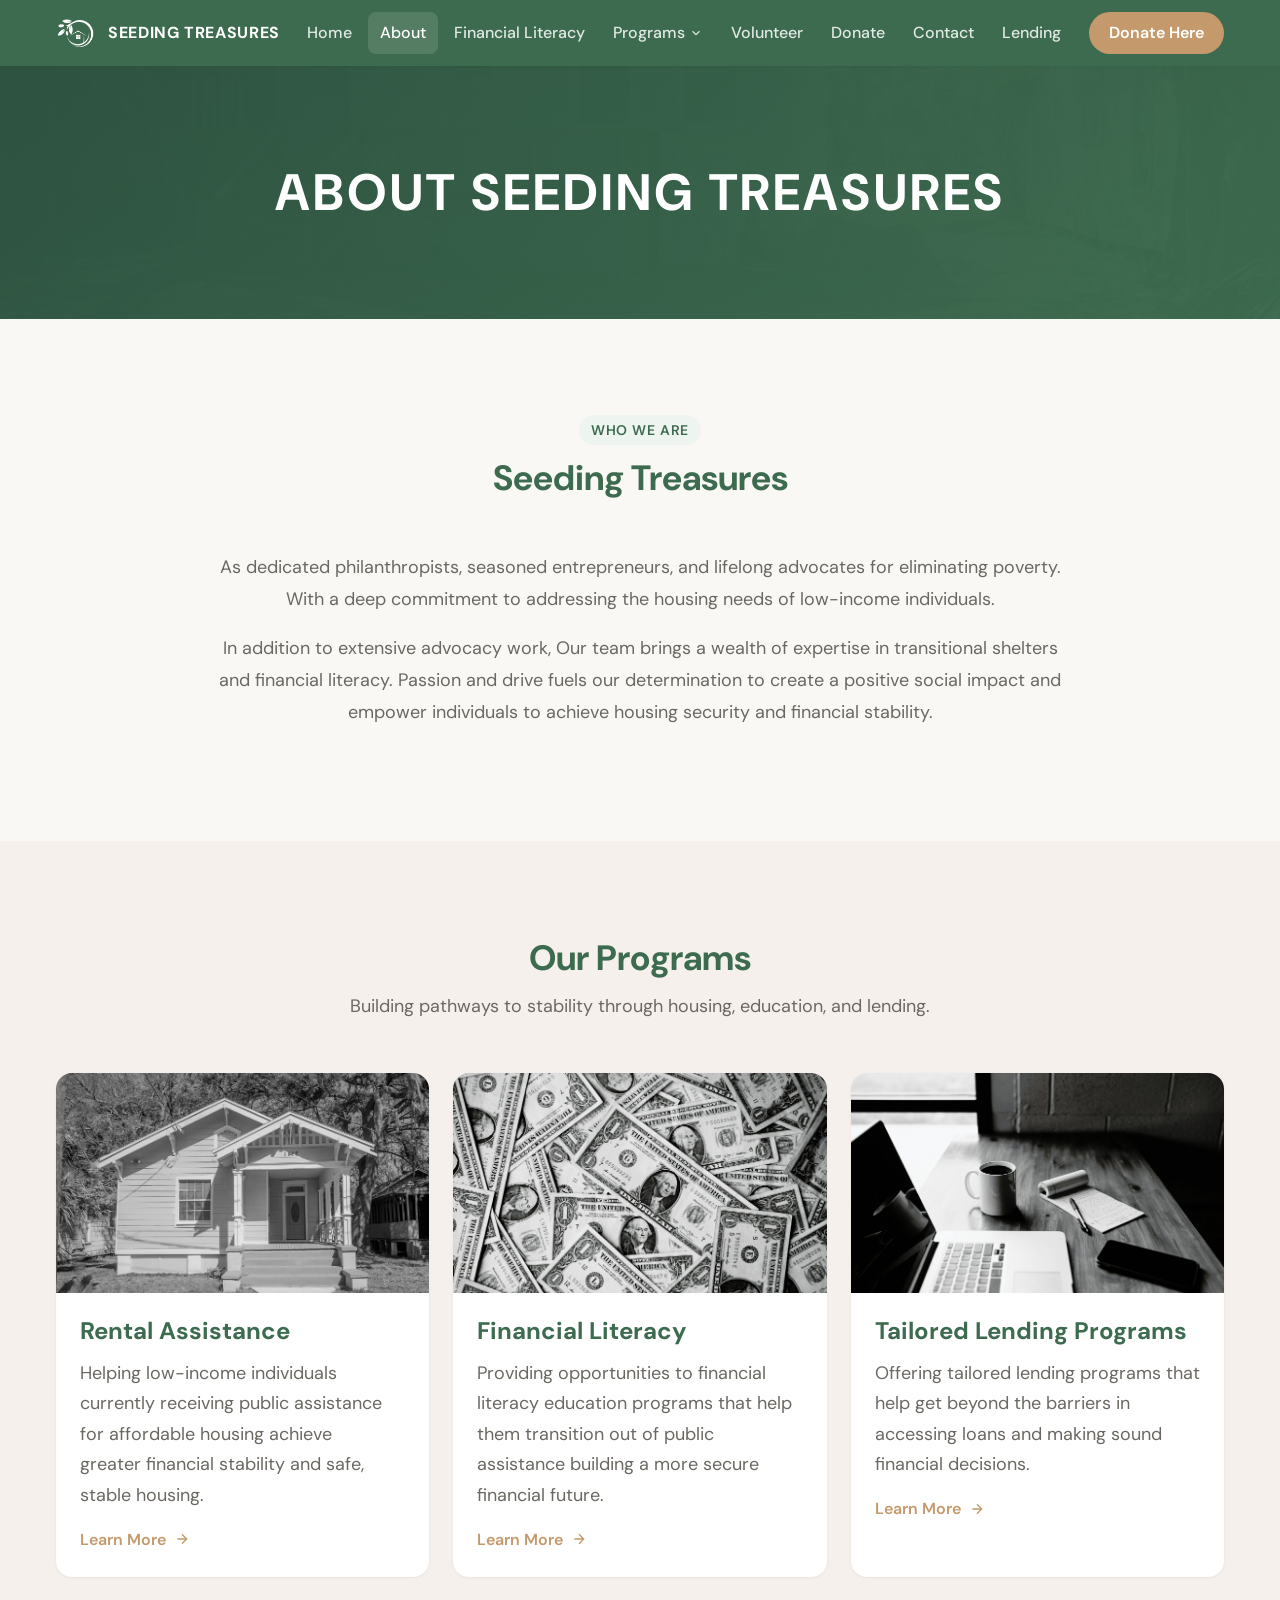
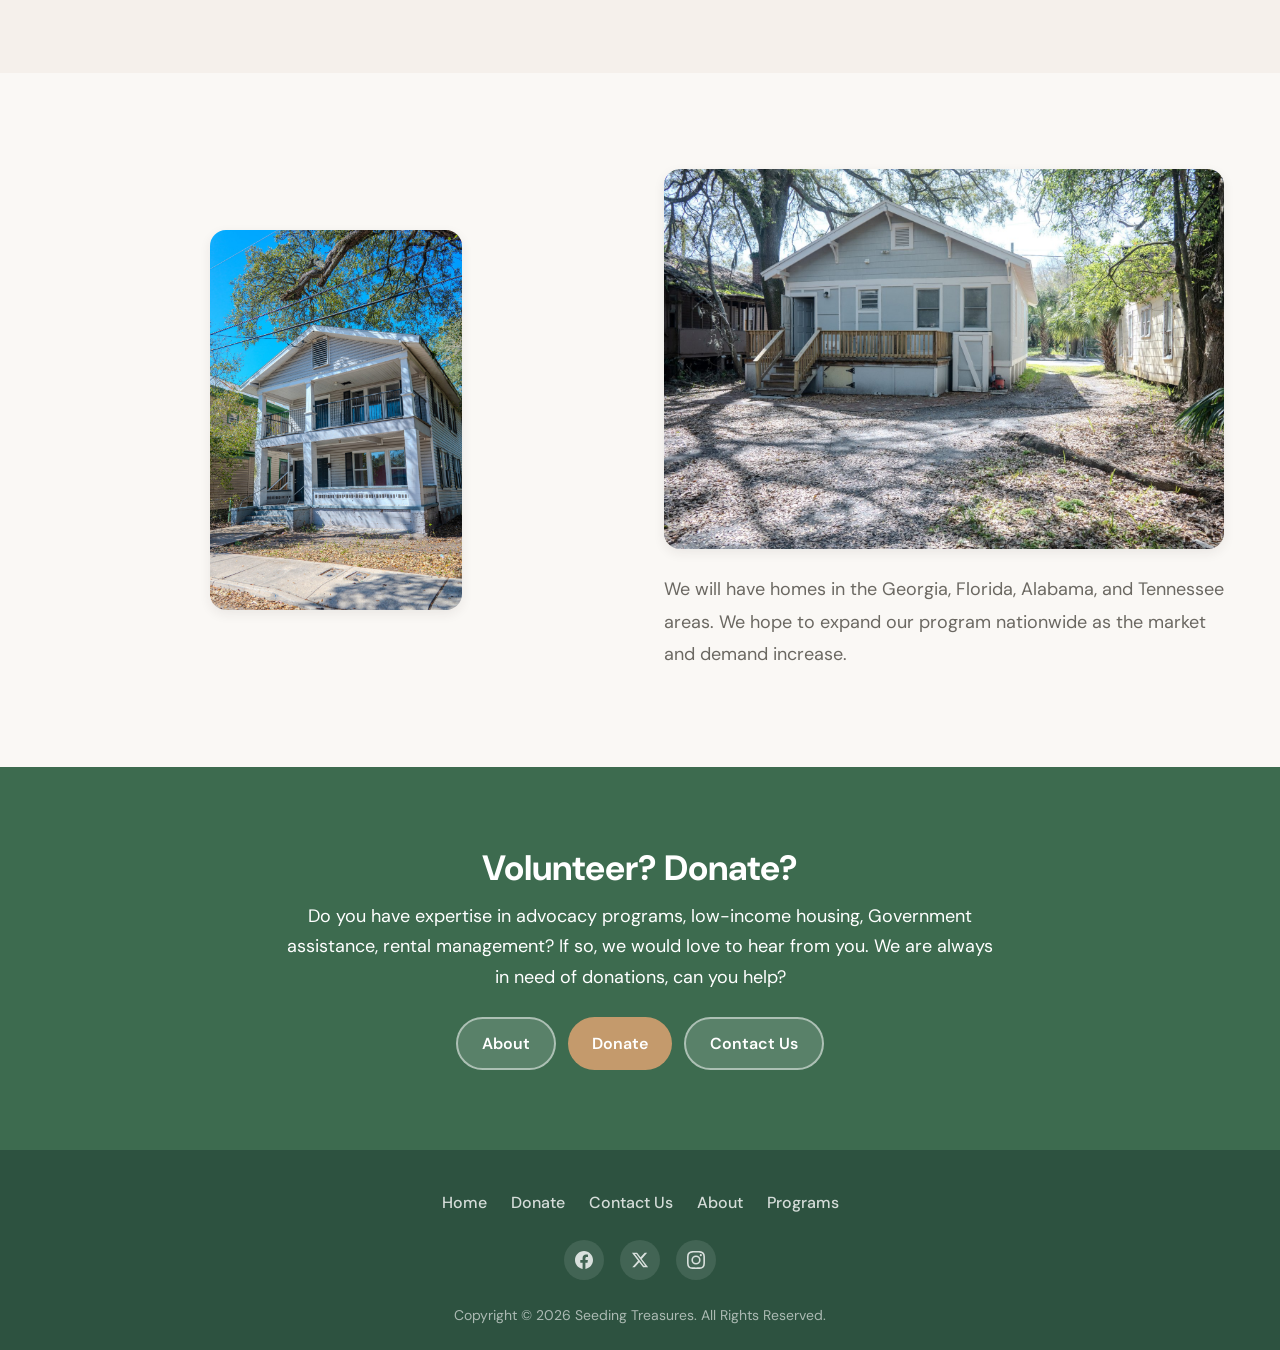
==== about.html @ 3763a940 "Initial commit: Seeding Treasures static site rebuild" ====
<!DOCTYPE html>
<html lang="en">
<head>
  <meta charset="UTF-8">
  <meta name="viewport" content="width=device-width, initial-scale=1.0">
  <title>About | Seeding Treasures</title>
  <meta name="description" content="Learn about Seeding Treasures — dedicated philanthropists, seasoned entrepreneurs, and lifelong advocates for eliminating poverty through affordable housing.">
  <link rel="icon" type="image/png" href="images/logo-icon.png">
  <link rel="preconnect" href="https://fonts.googleapis.com">
  <link rel="preconnect" href="https://fonts.gstatic.com" crossorigin>
  <link href="https://fonts.googleapis.com/css2?family=DM+Sans:ital,opsz,wght@0,9..40,300..700;1,9..40,300..700&display=swap" rel="stylesheet">
  <link rel="stylesheet" href="base.css">
  <link rel="stylesheet" href="style.css">
</head>
<body>

  <!-- HEADER -->
  <header class="header">
    <div class="header__inner">
      <a href="index.html" class="header__logo">
        <img src="images/logo-icon.png" alt="Seeding Treasures logo" width="40" height="40">
        <span class="header__logo-text">Seeding Treasures</span>
      </a>
      <nav class="nav" aria-label="Main navigation">
        <a href="index.html" class="nav__link">Home</a>
        <a href="about.html" class="nav__link nav__link--active">About</a>
        <a href="financial-literacy.html" class="nav__link">Financial Literacy</a>
        <div class="nav__dropdown">
          <button class="nav__dropdown-trigger" aria-expanded="false" aria-haspopup="true">
            Programs
            <svg viewBox="0 0 24 24" fill="none" stroke="currentColor" stroke-width="2"><path d="M6 9l6 6 6-6"/></svg>
          </button>
          <div class="nav__dropdown-menu">
            <a href="programs.html">All Programs</a>
            <a href="rental.html">Rentals</a>
            <a href="ownership.html">Ownership</a>
            <a href="financial-literacy.html">Education</a>
          </div>
        </div>
        <a href="volunteer.html" class="nav__link">Volunteer</a>
        <a href="donate.html" class="nav__link">Donate</a>
        <a href="contact.html" class="nav__link">Contact</a>
        <a href="https://seeding-treasures-lending-stadmin1.replit.app/" class="nav__link" target="_blank" rel="noopener">Lending</a>
      </nav>
      <a href="donate.html" class="btn-donate-header">Donate Here</a>
      <button class="mobile-toggle" aria-label="Open menu">
        <svg viewBox="0 0 24 24" fill="none" stroke="currentColor" stroke-width="2"><path d="M3 12h18M3 6h18M3 18h18"/></svg>
      </button>
    </div>
  </header>

  <!-- MOBILE MENU -->
  <div class="mobile-menu" aria-label="Mobile navigation">
    <div class="mobile-menu__header">
      <a href="index.html" class="header__logo">
        <img src="images/logo-icon.png" alt="Seeding Treasures" width="40" height="40">
        <span class="header__logo-text">Seeding Treasures</span>
      </a>
      <button class="mobile-menu__close" aria-label="Close menu">
        <svg viewBox="0 0 24 24" fill="none" stroke="currentColor" stroke-width="2"><path d="M18 6L6 18M6 6l12 12"/></svg>
      </button>
    </div>
    <nav class="mobile-menu__nav">
      <a href="index.html" class="mobile-menu__link">Home</a>
      <a href="about.html" class="mobile-menu__link">About</a>
      <a href="financial-literacy.html" class="mobile-menu__link">Financial Literacy</a>
      <a href="#" class="mobile-menu__link mobile-menu__sub-trigger">Programs ▾</a>
      <div class="mobile-menu__sub" style="display:none;">
        <a href="programs.html">All Programs</a>
        <a href="rental.html">Rentals</a>
        <a href="ownership.html">Ownership</a>
        <a href="financial-literacy.html">Education</a>
      </div>
      <a href="volunteer.html" class="mobile-menu__link">Volunteer</a>
      <a href="donate.html" class="mobile-menu__link">Donate</a>
      <a href="contact.html" class="mobile-menu__link">Contact</a>
      <a href="https://seeding-treasures-lending-stadmin1.replit.app/" class="mobile-menu__link" target="_blank" rel="noopener">Lending</a>
      <a href="donate.html" class="mobile-menu__donate">Donate Here</a>
    </nav>
  </div>

  <!-- PAGE HERO -->
  <section class="page-hero">
    <img src="images/property-1.jpg" alt="Community property" class="page-hero__bg">
    <h1 class="page-hero__title">About Seeding Treasures</h1>
  </section>

  <!-- ABOUT CONTENT -->
  <section class="section">
    <div class="container container--narrow">
      <div class="section__header fade-up">
        <span class="badge">Who We Are</span>
        <h2 class="section__title" style="margin-top: var(--space-3);">Seeding Treasures</h2>
      </div>
      <div class="intro-text fade-up">
        <p>As dedicated philanthropists, seasoned entrepreneurs, and lifelong advocates for eliminating poverty. With a deep commitment to addressing the housing needs of low-income individuals.</p>
        <p>In addition to extensive advocacy work, Our team brings a wealth of expertise in transitional shelters and financial literacy. Passion and drive fuels our determination to create a positive social impact and empower individuals to achieve housing security and financial stability.</p>
      </div>
    </div>
  </section>

  <!-- THREE PROGRAM CARDS -->
  <section class="section section--warm">
    <div class="container">
      <div class="section__header fade-up">
        <h2 class="section__title">Our Programs</h2>
        <p class="section__subtitle">Building pathways to stability through housing, education, and lending.</p>
      </div>
      <div class="cards-grid fade-up">
        <article class="card">
          <img src="images/house-icon.png" alt="Affordable housing illustration" class="card__image">
          <div class="card__body">
            <h3 class="card__title">Rental Assistance</h3>
            <p class="card__text">Helping low-income individuals currently receiving public assistance for affordable housing achieve greater financial stability and safe, stable housing.</p>
            <a href="rental.html" class="card__link">
              Learn More
              <svg viewBox="0 0 24 24" fill="none" stroke="currentColor" stroke-width="2"><path d="M5 12h14M12 5l7 7-7 7"/></svg>
            </a>
          </div>
        </article>
        <article class="card">
          <img src="images/alexander-grey.jpg" alt="Financial literacy concept" class="card__image">
          <div class="card__body">
            <h3 class="card__title">Financial Literacy</h3>
            <p class="card__text">Providing opportunities to financial literacy education programs that help them transition out of public assistance building a more secure financial future.</p>
            <a href="financial-literacy.html" class="card__link">
              Learn More
              <svg viewBox="0 0 24 24" fill="none" stroke="currentColor" stroke-width="2"><path d="M5 12h14M12 5l7 7-7 7"/></svg>
            </a>
          </div>
        </article>
        <article class="card">
          <img src="images/andrew-neel.jpg" alt="Professional workspace" class="card__image">
          <div class="card__body">
            <h3 class="card__title">Tailored Lending Programs</h3>
            <p class="card__text">Offering tailored lending programs that help get beyond the barriers in accessing loans and making sound financial decisions.</p>
            <a href="ownership.html" class="card__link">
              Learn More
              <svg viewBox="0 0 24 24" fill="none" stroke="currentColor" stroke-width="2"><path d="M5 12h14M12 5l7 7-7 7"/></svg>
            </a>
          </div>
        </article>
      </div>
    </div>
  </section>

  <!-- PROPERTIES / GEOGRAPHIC REACH -->
  <section class="section">
    <div class="container">
      <div class="two-col fade-up">
        <div class="image-pair" style="grid-template-columns: 1fr;">
          <img src="images/curb.jpg" alt="Property exterior curb view">
        </div>
        <div>
          <div class="image-pair" style="grid-template-columns: 1fr; margin-bottom: var(--space-6);">
            <img src="images/property-1.jpg" alt="Property managed by Seeding Treasures">
          </div>
          <p class="two-col__text">We will have homes in the Georgia, Florida, Alabama, and Tennessee areas. We hope to expand our program nationwide as the market and demand increase.</p>
        </div>
      </div>
    </div>
  </section>

  <!-- CTA -->
  <section class="cta-section">
    <div class="container">
      <h2 class="cta-section__title fade-up">Volunteer? Donate?</h2>
      <p class="cta-section__text fade-up">Do you have expertise in advocacy programs, low-income housing, Government assistance, rental management? If so, we would love to hear from you. We are always in need of donations, can you help?</p>
      <div class="btn-group fade-up">
        <a href="about.html" class="btn btn--white">About</a>
        <a href="donate.html" class="btn btn--accent">Donate</a>
        <a href="contact.html" class="btn btn--white">Contact Us</a>
      </div>
    </div>
  </section>

  <!-- FOOTER -->
  <footer class="footer">
    <div class="footer__inner">
      <nav class="footer__nav">
        <a href="index.html">Home</a>
        <a href="donate.html">Donate</a>
        <a href="contact.html">Contact Us</a>
        <a href="about.html">About</a>
        <a href="programs.html">Programs</a>
      </nav>
      <div class="footer__social">
        <a href="#" aria-label="Facebook"><svg viewBox="0 0 24 24" fill="currentColor"><path d="M24 12.073c0-6.627-5.373-12-12-12s-12 5.373-12 12c0 5.99 4.388 10.954 10.125 11.854v-8.385H7.078v-3.47h3.047V9.43c0-3.007 1.792-4.669 4.533-4.669 1.312 0 2.686.235 2.686.235v2.953H15.83c-1.491 0-1.956.925-1.956 1.874v2.25h3.328l-.532 3.47h-2.796v8.385C19.612 23.027 24 18.062 24 12.073z"/></svg></a>
        <a href="#" aria-label="X / Twitter"><svg viewBox="0 0 24 24" fill="currentColor"><path d="M18.244 2.25h3.308l-7.227 8.26 8.502 11.24H16.17l-5.214-6.817L4.99 21.75H1.68l7.73-8.835L1.254 2.25H8.08l4.713 6.231zm-1.161 17.52h1.833L7.084 4.126H5.117z"/></svg></a>
        <a href="#" aria-label="Instagram"><svg viewBox="0 0 24 24" fill="currentColor"><path d="M12 2.163c3.204 0 3.584.012 4.85.07 3.252.148 4.771 1.691 4.919 4.919.058 1.265.069 1.645.069 4.849 0 3.205-.012 3.584-.069 4.849-.149 3.225-1.664 4.771-4.919 4.919-1.266.058-1.644.07-4.85.07-3.204 0-3.584-.012-4.849-.07-3.26-.149-4.771-1.699-4.919-4.92-.058-1.265-.07-1.644-.07-4.849 0-3.204.013-3.583.07-4.849.149-3.227 1.664-4.771 4.919-4.919 1.266-.057 1.645-.069 4.849-.069zM12 0C8.741 0 8.333.014 7.053.072 2.695.272.273 2.69.073 7.052.014 8.333 0 8.741 0 12c0 3.259.014 3.668.072 4.948.2 4.358 2.618 6.78 6.98 6.98C8.333 23.986 8.741 24 12 24c3.259 0 3.668-.014 4.948-.072 4.354-.2 6.782-2.618 6.979-6.98.059-1.28.073-1.689.073-4.948 0-3.259-.014-3.667-.072-4.947-.196-4.354-2.617-6.78-6.979-6.98C15.668.014 15.259 0 12 0zm0 5.838a6.162 6.162 0 100 12.324 6.162 6.162 0 000-12.324zM12 16a4 4 0 110-8 4 4 0 010 8zm6.406-11.845a1.44 1.44 0 100 2.881 1.44 1.44 0 000-2.881z"/></svg></a>
      </div>
      <p class="footer__copy">Copyright &copy; 2026 Seeding Treasures. All Rights Reserved.</p>
    </div>
  </footer>

  <script src="main.js"></script>
</body>
</html>
---- base.css ----
/* base.css — Seeding Treasures Design System */

/* ===== RESET ===== */
*, *::before, *::after { box-sizing: border-box; margin: 0; padding: 0; }

html {
  -moz-text-size-adjust: none;
  -webkit-text-size-adjust: none;
  text-size-adjust: none;
  -webkit-font-smoothing: antialiased;
  -moz-osx-font-smoothing: grayscale;
  text-rendering: optimizeLegibility;
  scroll-behavior: smooth;
  scroll-padding-top: 5rem;
}

body {
  min-height: 100dvh;
  line-height: 1.6;
  font-family: var(--font-body, sans-serif);
  font-size: var(--text-base);
  color: var(--color-text);
  background-color: var(--color-bg);
}

img, picture, video, canvas, svg { display: block; max-width: 100%; height: auto; }
ul[role="list"], ol[role="list"] { list-style: none; }
input, button, textarea, select { font: inherit; color: inherit; }

h1, h2, h3, h4, h5, h6 { text-wrap: balance; line-height: 1.2; }
p, li, figcaption { text-wrap: pretty; max-width: 72ch; }

::selection {
  background: rgba(61, 107, 79, 0.2);
  color: var(--color-text);
}

:focus-visible {
  outline: 2px solid var(--color-primary);
  outline-offset: 3px;
  border-radius: 4px;
}

@media (prefers-reduced-motion: reduce) {
  *, *::before, *::after {
    animation-duration: 0.01ms !important;
    animation-iteration-count: 1 !important;
    transition-duration: 0.01ms !important;
    scroll-behavior: auto !important;
  }
}

button { cursor: pointer; background: none; border: none; }
a { text-decoration: none; color: inherit; }

.sr-only {
  position: absolute; width: 1px; height: 1px; padding: 0; margin: -1px;
  overflow: hidden; clip: rect(0, 0, 0, 0); white-space: nowrap; border-width: 0;
}

/* ===== DESIGN TOKENS ===== */
:root {
  /* Typography */
  --font-body: 'DM Sans', 'Helvetica Neue', sans-serif;
  --font-display: 'DM Sans', 'Helvetica Neue', sans-serif;

  /* Type Scale */
  --text-xs:   clamp(0.75rem,  0.7rem  + 0.25vw, 0.875rem);
  --text-sm:   clamp(0.875rem, 0.8rem  + 0.35vw, 1rem);
  --text-base: clamp(1rem,     0.95rem + 0.25vw, 1.125rem);
  --text-lg:   clamp(1.125rem, 1rem    + 0.75vw, 1.5rem);
  --text-xl:   clamp(1.5rem,   1.2rem  + 1.25vw, 2.25rem);
  --text-2xl:  clamp(2rem,     1.2rem  + 2.5vw,  3.5rem);
  --text-3xl:  clamp(2.5rem,   1rem    + 4vw,    5rem);

  /* Spacing (4px system) */
  --space-1:  0.25rem;
  --space-2:  0.5rem;
  --space-3:  0.75rem;
  --space-4:  1rem;
  --space-5:  1.25rem;
  --space-6:  1.5rem;
  --space-8:  2rem;
  --space-10: 2.5rem;
  --space-12: 3rem;
  --space-16: 4rem;
  --space-20: 5rem;
  --space-24: 6rem;
  --space-32: 8rem;

  /* Colors — Warm Nonprofit palette */
  --color-primary:       #3D6B4F;
  --color-primary-dark:  #2D5240;
  --color-primary-light: #5A8A6D;
  --color-accent:        #C49A6C;
  --color-accent-dark:   #A67D52;
  --color-accent-light:  #D4B48E;
  
  --color-bg:            #FAF8F5;
  --color-surface:       #FFFFFF;
  --color-surface-warm:  #F5F0EB;
  --color-surface-green: #EEF4F0;
  
  --color-text:          #2D2B28;
  --color-text-muted:    #6B6862;
  --color-text-light:    #9A9690;
  --color-text-inverse:  #FFFFFF;
  
  --color-border:        #E2DDD7;
  --color-divider:       #EBE7E2;
  
  --color-hero-overlay:  rgba(45, 43, 40, 0.7);

  /* Radius */
  --radius-sm:   0.375rem;
  --radius-md:   0.5rem;
  --radius-lg:   0.75rem;
  --radius-xl:   1rem;
  --radius-2xl:  1.5rem;
  --radius-full: 9999px;

  /* Transitions */
  --transition-fast: 180ms cubic-bezier(0.16, 1, 0.3, 1);
  --transition-med:  300ms cubic-bezier(0.16, 1, 0.3, 1);

  /* Shadows */
  --shadow-sm: 0 1px 3px rgba(45, 43, 40, 0.06);
  --shadow-md: 0 4px 12px rgba(45, 43, 40, 0.08);
  --shadow-lg: 0 12px 32px rgba(45, 43, 40, 0.12);
  --shadow-xl: 0 20px 48px rgba(45, 43, 40, 0.16);

  /* Content widths */
  --content-narrow: 640px;
  --content-default: 960px;
  --content-wide: 1200px;
}

/* ===== INTERACTIVE TRANSITIONS ===== */
a, button, [role="button"], input, textarea, select {
  transition: color var(--transition-fast),
              background var(--transition-fast),
              border-color var(--transition-fast),
              box-shadow var(--transition-fast),
              transform var(--transition-fast);
}
---- style.css ----
/* style.css — Seeding Treasures Components & Pages */

/* ===== UTILITY CLASSES ===== */
.container {
  max-width: var(--content-wide);
  margin-inline: auto;
  padding-inline: var(--space-4);
}

.container--narrow {
  max-width: var(--content-default);
}

.text-center { text-align: center; }
.mx-auto { margin-inline: auto; }

/* ===== HEADER / NAVIGATION ===== */
.header {
  position: sticky;
  top: 0;
  z-index: 100;
  background: var(--color-primary);
  box-shadow: var(--shadow-sm);
}

.header__inner {
  display: flex;
  align-items: center;
  justify-content: space-between;
  max-width: var(--content-wide);
  margin-inline: auto;
  padding: var(--space-3) var(--space-4);
}

.header__logo {
  display: flex;
  align-items: center;
  gap: var(--space-3);
  color: var(--color-text-inverse);
  font-weight: 700;
  font-size: var(--text-sm);
  letter-spacing: 0.04em;
  text-transform: uppercase;
  flex-shrink: 0;
}

.header__logo img {
  height: 40px;
  width: auto;
}

.header__logo-text {
  display: none;
}

@media (min-width: 480px) {
  .header__logo-text {
    display: inline;
  }
}

/* Desktop Nav */
.nav {
  display: none;
  align-items: center;
  gap: var(--space-1);
}

@media (min-width: 1024px) {
  .nav {
    display: flex;
  }
}

.nav__link {
  color: rgba(255, 255, 255, 0.85);
  font-size: var(--text-sm);
  font-weight: 500;
  padding: var(--space-2) var(--space-3);
  border-radius: var(--radius-md);
  white-space: nowrap;
}

.nav__link:hover,
.nav__link--active {
  color: #FFFFFF;
  background: rgba(255, 255, 255, 0.12);
}

/* Dropdown */
.nav__dropdown {
  position: relative;
}

.nav__dropdown-trigger {
  display: flex;
  align-items: center;
  gap: var(--space-1);
  color: rgba(255, 255, 255, 0.85);
  font-size: var(--text-sm);
  font-weight: 500;
  padding: var(--space-2) var(--space-3);
  border-radius: var(--radius-md);
  white-space: nowrap;
}

.nav__dropdown-trigger:hover {
  color: #FFFFFF;
  background: rgba(255, 255, 255, 0.12);
}

.nav__dropdown-trigger svg {
  width: 14px;
  height: 14px;
  transition: transform var(--transition-fast);
}

.nav__dropdown:hover .nav__dropdown-trigger svg,
.nav__dropdown--open .nav__dropdown-trigger svg {
  transform: rotate(180deg);
}

.nav__dropdown-menu {
  position: absolute;
  top: calc(100% + var(--space-1));
  left: 0;
  min-width: 200px;
  background: var(--color-surface);
  border-radius: var(--radius-lg);
  box-shadow: var(--shadow-lg);
  padding: var(--space-2);
  opacity: 0;
  visibility: hidden;
  transform: translateY(-8px);
  transition: all var(--transition-med);
}

.nav__dropdown:hover .nav__dropdown-menu,
.nav__dropdown--open .nav__dropdown-menu {
  opacity: 1;
  visibility: visible;
  transform: translateY(0);
}

.nav__dropdown-menu a {
  display: block;
  padding: var(--space-2) var(--space-3);
  color: var(--color-text);
  font-size: var(--text-sm);
  border-radius: var(--radius-md);
}

.nav__dropdown-menu a:hover {
  background: var(--color-surface-green);
  color: var(--color-primary);
}

/* Donate CTA button in header */
.btn-donate-header {
  display: none;
  background: var(--color-accent);
  color: #FFFFFF;
  font-weight: 600;
  font-size: var(--text-sm);
  padding: var(--space-2) var(--space-5);
  border-radius: var(--radius-full);
  white-space: nowrap;
}

.btn-donate-header:hover {
  background: var(--color-accent-dark);
  transform: translateY(-1px);
}

@media (min-width: 1024px) {
  .btn-donate-header {
    display: inline-flex;
  }
}

/* Mobile Menu Toggle */
.mobile-toggle {
  display: flex;
  align-items: center;
  justify-content: center;
  width: 44px;
  height: 44px;
  color: var(--color-text-inverse);
}

.mobile-toggle svg {
  width: 24px;
  height: 24px;
}

@media (min-width: 1024px) {
  .mobile-toggle {
    display: none;
  }
}

/* Mobile Menu */
.mobile-menu {
  position: fixed;
  top: 0;
  left: 0;
  right: 0;
  bottom: 0;
  z-index: 200;
  background: var(--color-primary);
  padding: var(--space-4);
  transform: translateX(100%);
  transition: transform var(--transition-med);
  overflow-y: auto;
}

.mobile-menu--open {
  transform: translateX(0);
}

.mobile-menu__header {
  display: flex;
  align-items: center;
  justify-content: space-between;
  margin-bottom: var(--space-8);
}

.mobile-menu__close {
  width: 44px;
  height: 44px;
  display: flex;
  align-items: center;
  justify-content: center;
  color: var(--color-text-inverse);
}

.mobile-menu__close svg {
  width: 24px;
  height: 24px;
}

.mobile-menu__nav {
  display: flex;
  flex-direction: column;
  gap: var(--space-1);
}

.mobile-menu__link {
  display: block;
  color: rgba(255, 255, 255, 0.9);
  font-size: var(--text-lg);
  font-weight: 500;
  padding: var(--space-3) var(--space-4);
  border-radius: var(--radius-md);
}

.mobile-menu__link:hover {
  color: #FFFFFF;
  background: rgba(255, 255, 255, 0.1);
}

.mobile-menu__sub {
  padding-left: var(--space-6);
}

.mobile-menu__sub a {
  display: block;
  color: rgba(255, 255, 255, 0.75);
  font-size: var(--text-base);
  padding: var(--space-2) var(--space-4);
  border-radius: var(--radius-md);
}

.mobile-menu__sub a:hover {
  color: #FFFFFF;
  background: rgba(255, 255, 255, 0.1);
}

.mobile-menu__donate {
  display: block;
  text-align: center;
  background: var(--color-accent);
  color: #FFFFFF;
  font-weight: 600;
  font-size: var(--text-lg);
  padding: var(--space-4);
  border-radius: var(--radius-xl);
  margin-top: var(--space-8);
}

/* ===== HERO SECTIONS ===== */
.hero {
  position: relative;
  min-height: 70vh;
  display: flex;
  align-items: center;
  justify-content: center;
  background: var(--color-primary-dark);
  overflow: hidden;
}

.hero--home {
  min-height: 80vh;
}

.hero__bg {
  position: absolute;
  inset: 0;
  width: 100%;
  height: 100%;
  object-fit: cover;
  opacity: 0.3;
}

.hero__overlay {
  position: absolute;
  inset: 0;
  background: linear-gradient(
    135deg,
    rgba(45, 82, 64, 0.85) 0%,
    rgba(61, 107, 79, 0.7) 50%,
    rgba(45, 43, 40, 0.75) 100%
  );
}

.hero__content {
  position: relative;
  z-index: 2;
  text-align: center;
  padding: var(--space-12) var(--space-4);
  max-width: 800px;
}

.hero__logo {
  max-width: 280px;
  margin: 0 auto var(--space-8);
}

@media (min-width: 768px) {
  .hero__logo {
    max-width: 360px;
  }
}

.hero__title {
  color: var(--color-text-inverse);
  font-size: var(--text-2xl);
  font-weight: 700;
  letter-spacing: 0.02em;
  margin-bottom: var(--space-4);
}

.hero__subtitle {
  color: rgba(255, 255, 255, 0.9);
  font-size: var(--text-lg);
  font-weight: 400;
  line-height: 1.7;
  max-width: 60ch;
  margin-inline: auto;
}

/* Page hero (inner pages) */
.page-hero {
  position: relative;
  padding: clamp(var(--space-16), 10vw, var(--space-24)) var(--space-4);
  background: var(--color-primary);
  text-align: center;
  overflow: hidden;
}

.page-hero::before {
  content: '';
  position: absolute;
  inset: 0;
  background: linear-gradient(
    135deg,
    rgba(45, 82, 64, 0.95) 0%,
    rgba(61, 107, 79, 0.85) 100%
  );
  z-index: 1;
}

.page-hero__bg {
  position: absolute;
  inset: 0;
  width: 100%;
  height: 100%;
  object-fit: cover;
  opacity: 0.15;
}

.page-hero__title {
  position: relative;
  z-index: 2;
  color: var(--color-text-inverse);
  font-size: var(--text-2xl);
  font-weight: 700;
  letter-spacing: 0.06em;
  text-transform: uppercase;
}

.page-hero__subtitle {
  position: relative;
  z-index: 2;
  color: rgba(255, 255, 255, 0.85);
  font-size: var(--text-lg);
  margin-top: var(--space-3);
}

/* ===== SECTIONS ===== */
.section {
  padding: clamp(var(--space-12), 8vw, var(--space-24)) var(--space-4);
}

.section--warm {
  background: var(--color-surface-warm);
}

.section--green {
  background: var(--color-surface-green);
}

.section--dark {
  background: var(--color-primary);
  color: var(--color-text-inverse);
}

.section__header {
  text-align: center;
  margin-bottom: clamp(var(--space-8), 4vw, var(--space-16));
}

.section__title {
  font-size: var(--text-xl);
  font-weight: 700;
  color: var(--color-primary);
  margin-bottom: var(--space-3);
}

.section--dark .section__title {
  color: var(--color-text-inverse);
}

.section__subtitle {
  font-size: var(--text-base);
  color: var(--color-text-muted);
  max-width: 60ch;
  margin-inline: auto;
  line-height: 1.7;
}

/* ===== CARDS ===== */
.cards-grid {
  display: grid;
  grid-template-columns: repeat(auto-fit, minmax(min(300px, 100%), 1fr));
  gap: var(--space-6);
  max-width: var(--content-wide);
  margin-inline: auto;
}

.card {
  background: var(--color-surface);
  border-radius: var(--radius-xl);
  overflow: hidden;
  box-shadow: var(--shadow-sm);
  transition: transform var(--transition-med), box-shadow var(--transition-med);
}

.card:hover {
  transform: translateY(-4px);
  box-shadow: var(--shadow-lg);
}

.card__image {
  width: 100%;
  height: 220px;
  object-fit: cover;
}

.card__body {
  padding: var(--space-6);
}

.card__title {
  font-size: var(--text-lg);
  font-weight: 700;
  color: var(--color-primary);
  margin-bottom: var(--space-3);
}

.card__text {
  font-size: var(--text-base);
  color: var(--color-text-muted);
  line-height: 1.7;
}

.card__link {
  display: inline-flex;
  align-items: center;
  gap: var(--space-2);
  color: var(--color-accent);
  font-weight: 600;
  font-size: var(--text-sm);
  margin-top: var(--space-4);
}

.card__link:hover {
  color: var(--color-accent-dark);
  gap: var(--space-3);
}

.card__link svg {
  width: 16px;
  height: 16px;
  transition: transform var(--transition-fast);
}

.card__link:hover svg {
  transform: translateX(4px);
}

/* ===== BUTTONS ===== */
.btn {
  display: inline-flex;
  align-items: center;
  justify-content: center;
  gap: var(--space-2);
  font-weight: 600;
  font-size: var(--text-sm);
  padding: var(--space-3) var(--space-6);
  border-radius: var(--radius-full);
  cursor: pointer;
  border: none;
  text-decoration: none;
  white-space: nowrap;
}

.btn--primary {
  background: var(--color-primary);
  color: var(--color-text-inverse);
}

.btn--primary:hover {
  background: var(--color-primary-dark);
  transform: translateY(-1px);
  box-shadow: var(--shadow-md);
}

.btn--accent {
  background: var(--color-accent);
  color: #FFFFFF;
}

.btn--accent:hover {
  background: var(--color-accent-dark);
  transform: translateY(-1px);
  box-shadow: var(--shadow-md);
}

.btn--outline {
  background: transparent;
  color: var(--color-primary);
  border: 2px solid var(--color-primary);
}

.btn--outline:hover {
  background: var(--color-primary);
  color: var(--color-text-inverse);
}

.btn--white {
  background: rgba(255, 255, 255, 0.15);
  color: var(--color-text-inverse);
  border: 2px solid rgba(255, 255, 255, 0.5);
}

.btn--white:hover {
  background: var(--color-text-inverse);
  color: var(--color-primary);
}

.btn--lg {
  font-size: var(--text-base);
  padding: var(--space-4) var(--space-8);
}

.btn-group {
  display: flex;
  flex-wrap: wrap;
  gap: var(--space-3);
  justify-content: center;
}

/* ===== TWO-COLUMN LAYOUT ===== */
.two-col {
  display: grid;
  grid-template-columns: 1fr;
  gap: var(--space-8);
  max-width: var(--content-wide);
  margin-inline: auto;
  align-items: center;
}

@media (min-width: 768px) {
  .two-col {
    grid-template-columns: 1fr 1fr;
    gap: var(--space-12);
  }
}

.two-col__image {
  width: 100%;
  border-radius: var(--radius-xl);
  object-fit: cover;
  max-height: 450px;
}

.two-col__content {
  display: flex;
  flex-direction: column;
  gap: var(--space-4);
}

.two-col__title {
  font-size: var(--text-xl);
  font-weight: 700;
  color: var(--color-primary);
}

.two-col__text {
  font-size: var(--text-base);
  color: var(--color-text-muted);
  line-height: 1.8;
}

/* ===== OFFER LIST ===== */
.offer-list {
  max-width: var(--content-default);
  margin-inline: auto;
}

.offer-list ul {
  display: grid;
  grid-template-columns: repeat(auto-fit, minmax(min(280px, 100%), 1fr));
  gap: var(--space-3);
  list-style: none;
}

.offer-list li {
  display: flex;
  align-items: center;
  gap: var(--space-3);
  padding: var(--space-4) var(--space-5);
  background: var(--color-surface);
  border-radius: var(--radius-lg);
  font-weight: 500;
  color: var(--color-text);
  border-left: 3px solid var(--color-accent);
  box-shadow: var(--shadow-sm);
}

.offer-list li svg {
  width: 20px;
  height: 20px;
  color: var(--color-primary);
  flex-shrink: 0;
}

/* ===== PHOTO GALLERY ===== */
.photo-gallery {
  display: grid;
  grid-template-columns: repeat(2, 1fr);
  gap: var(--space-4);
  max-width: var(--content-wide);
  margin-inline: auto;
}

@media (min-width: 768px) {
  .photo-gallery--4 {
    grid-template-columns: repeat(4, 1fr);
  }
  .photo-gallery--3 {
    grid-template-columns: repeat(3, 1fr);
  }
}

.photo-gallery img {
  width: 100%;
  height: 200px;
  object-fit: cover;
  border-radius: var(--radius-lg);
  box-shadow: var(--shadow-sm);
  transition: transform var(--transition-med), box-shadow var(--transition-med);
}

@media (min-width: 768px) {
  .photo-gallery img {
    height: 260px;
  }
}

.photo-gallery img:hover {
  transform: scale(1.03);
  box-shadow: var(--shadow-lg);
}

/* ===== CTA SECTION ===== */
.cta-section {
  background: var(--color-primary);
  color: var(--color-text-inverse);
  text-align: center;
  padding: clamp(var(--space-12), 8vw, var(--space-20)) var(--space-4);
}

.cta-section__title {
  font-size: var(--text-xl);
  font-weight: 700;
  margin-bottom: var(--space-3);
}

.cta-section__text {
  font-size: var(--text-base);
  max-width: 60ch;
  margin-inline: auto;
  opacity: 0.9;
  line-height: 1.7;
  margin-bottom: var(--space-6);
}

/* ===== VOLUNTEER IMAGES ===== */
.volunteer-images {
  display: grid;
  grid-template-columns: repeat(auto-fit, minmax(min(250px, 100%), 1fr));
  gap: var(--space-4);
  max-width: var(--content-wide);
  margin-inline: auto;
  margin-bottom: clamp(var(--space-8), 4vw, var(--space-16));
}

.volunteer-images img {
  width: 100%;
  height: 280px;
  object-fit: cover;
  border-radius: var(--radius-xl);
  box-shadow: var(--shadow-md);
}

/* ===== FORMS ===== */
.form-container {
  max-width: var(--content-narrow);
  margin-inline: auto;
  background: var(--color-surface);
  padding: var(--space-8);
  border-radius: var(--radius-2xl);
  box-shadow: var(--shadow-md);
}

.form-container--wide {
  max-width: var(--content-default);
}

.form__title {
  font-size: var(--text-xl);
  font-weight: 700;
  color: var(--color-primary);
  margin-bottom: var(--space-6);
  text-align: center;
}

.form__group {
  margin-bottom: var(--space-5);
}

.form__label {
  display: block;
  font-weight: 600;
  font-size: var(--text-sm);
  color: var(--color-text);
  margin-bottom: var(--space-2);
}

.form__input,
.form__textarea,
.form__select {
  width: 100%;
  padding: var(--space-3) var(--space-4);
  border: 1.5px solid var(--color-border);
  border-radius: var(--radius-lg);
  font-size: var(--text-base);
  background: var(--color-bg);
  transition: border-color var(--transition-fast), box-shadow var(--transition-fast);
}

.form__input:focus,
.form__textarea:focus,
.form__select:focus {
  outline: none;
  border-color: var(--color-primary);
  box-shadow: 0 0 0 3px rgba(61, 107, 79, 0.15);
}

.form__textarea {
  min-height: 140px;
  resize: vertical;
}

.form__row {
  display: grid;
  grid-template-columns: 1fr;
  gap: var(--space-4);
}

@media (min-width: 600px) {
  .form__row {
    grid-template-columns: 1fr 1fr;
  }
}

/* Checkboxes */
.form__checkboxes {
  display: flex;
  flex-direction: column;
  gap: var(--space-3);
}

.form__checkbox {
  display: flex;
  gap: var(--space-3);
  align-items: flex-start;
  cursor: pointer;
}

.form__checkbox input[type="checkbox"] {
  width: 20px;
  height: 20px;
  margin-top: 2px;
  accent-color: var(--color-primary);
  flex-shrink: 0;
  cursor: pointer;
}

.form__checkbox span {
  font-size: var(--text-sm);
  color: var(--color-text-muted);
  line-height: 1.5;
}

.form__submit {
  width: 100%;
  margin-top: var(--space-6);
}

/* ===== DONATION OPTIONS ===== */
.donate-options {
  display: grid;
  grid-template-columns: repeat(auto-fit, minmax(min(220px, 100%), 1fr));
  gap: var(--space-6);
  max-width: var(--content-wide);
  margin-inline: auto;
}

.donate-option {
  text-align: center;
  padding: var(--space-8) var(--space-5);
  background: var(--color-surface);
  border-radius: var(--radius-2xl);
  box-shadow: var(--shadow-sm);
  border: 1px solid var(--color-border);
  transition: transform var(--transition-med), box-shadow var(--transition-med);
}

.donate-option:hover {
  transform: translateY(-4px);
  box-shadow: var(--shadow-lg);
}

.donate-option__icon {
  width: 56px;
  height: 56px;
  border-radius: var(--radius-full);
  background: var(--color-surface-green);
  display: flex;
  align-items: center;
  justify-content: center;
  margin: 0 auto var(--space-4);
  color: var(--color-primary);
}

.donate-option__icon svg {
  width: 28px;
  height: 28px;
}

.donate-option__title {
  font-size: var(--text-lg);
  font-weight: 700;
  color: var(--color-primary);
  margin-bottom: var(--space-2);
}

.donate-option__text {
  font-size: var(--text-sm);
  color: var(--color-text-muted);
  line-height: 1.6;
}

/* ===== CONTACT INFO ===== */
.contact-info {
  display: flex;
  align-items: center;
  gap: var(--space-3);
  font-size: var(--text-lg);
  font-weight: 600;
  color: var(--color-primary);
  margin-bottom: var(--space-8);
  justify-content: center;
}

.contact-info svg {
  width: 24px;
  height: 24px;
}

/* ===== PROGRAM CARDS (Large) ===== */
.program-cards {
  display: grid;
  grid-template-columns: repeat(auto-fit, minmax(min(320px, 100%), 1fr));
  gap: var(--space-8);
  max-width: var(--content-wide);
  margin-inline: auto;
}

.program-card {
  background: var(--color-surface);
  border-radius: var(--radius-2xl);
  overflow: hidden;
  box-shadow: var(--shadow-md);
  transition: transform var(--transition-med), box-shadow var(--transition-med);
}

.program-card:hover {
  transform: translateY(-6px);
  box-shadow: var(--shadow-xl);
}

.program-card__image {
  width: 100%;
  height: 300px;
  object-fit: cover;
}

.program-card__body {
  padding: var(--space-6);
  text-align: center;
}

.program-card__title {
  font-size: var(--text-lg);
  font-weight: 700;
  color: var(--color-primary);
  margin-bottom: var(--space-4);
}

.program-card__text {
  font-size: var(--text-base);
  color: var(--color-text-muted);
  line-height: 1.7;
  margin-bottom: var(--space-4);
}

/* ===== FOOTER ===== */
.footer {
  background: var(--color-primary-dark);
  color: var(--color-text-inverse);
  padding: var(--space-10) var(--space-4) var(--space-6);
}

.footer__inner {
  max-width: var(--content-wide);
  margin-inline: auto;
  display: flex;
  flex-direction: column;
  align-items: center;
  gap: var(--space-6);
}

.footer__nav {
  display: flex;
  gap: var(--space-6);
  flex-wrap: wrap;
  justify-content: center;
}

.footer__nav a {
  color: rgba(255, 255, 255, 0.8);
  font-size: var(--text-sm);
  font-weight: 500;
}

.footer__nav a:hover {
  color: #FFFFFF;
}

.footer__social {
  display: flex;
  gap: var(--space-4);
}

.footer__social a {
  width: 40px;
  height: 40px;
  border-radius: var(--radius-full);
  background: rgba(255, 255, 255, 0.1);
  display: flex;
  align-items: center;
  justify-content: center;
  color: rgba(255, 255, 255, 0.8);
}

.footer__social a:hover {
  background: rgba(255, 255, 255, 0.2);
  color: #FFFFFF;
}

.footer__social svg {
  width: 18px;
  height: 18px;
}

.footer__copy {
  font-size: var(--text-xs);
  color: rgba(255, 255, 255, 0.6);
  text-align: center;
}

/* ===== RENTAL/OWNERSHIP DESCRIPTION ===== */
.property-description {
  max-width: var(--content-default);
  margin-inline: auto;
  text-align: center;
}

.property-description__title {
  font-size: var(--text-xl);
  font-weight: 700;
  color: var(--color-primary);
  margin-bottom: var(--space-3);
}

.property-description__subtitle {
  font-size: var(--text-lg);
  font-weight: 600;
  color: var(--color-accent);
  margin-bottom: var(--space-4);
}

.property-description__text {
  font-size: var(--text-base);
  color: var(--color-text-muted);
  line-height: 1.8;
  max-width: 65ch;
  margin-inline: auto;
  margin-bottom: var(--space-6);
}

.property-description__text strong {
  color: var(--color-text);
}

/* ===== TWO-IMAGE LAYOUT ===== */
.image-pair {
  display: grid;
  grid-template-columns: 1fr;
  gap: var(--space-6);
  max-width: var(--content-wide);
  margin-inline: auto;
}

@media (min-width: 768px) {
  .image-pair {
    grid-template-columns: 1fr 1fr;
  }
}

.image-pair img {
  width: 100%;
  height: 300px;
  object-fit: cover;
  border-radius: var(--radius-xl);
  box-shadow: var(--shadow-md);
}

@media (min-width: 768px) {
  .image-pair img {
    height: 380px;
  }
}

/* ===== MISC ===== */
.intro-text {
  max-width: var(--content-default);
  margin-inline: auto;
  text-align: center;
}

.intro-text p {
  font-size: var(--text-base);
  color: var(--color-text-muted);
  line-height: 1.8;
  margin-inline: auto;
  margin-bottom: var(--space-4);
}

.badge {
  display: inline-flex;
  align-items: center;
  gap: var(--space-2);
  background: var(--color-surface-green);
  color: var(--color-primary);
  font-size: var(--text-xs);
  font-weight: 600;
  padding: var(--space-1) var(--space-3);
  border-radius: var(--radius-full);
  text-transform: uppercase;
  letter-spacing: 0.06em;
}

/* ===== RESPONSIVE HELPERS ===== */
@media (max-width: 767px) {
  .section {
    padding: var(--space-10) var(--space-4);
  }
  
  .card__image {
    height: 180px;
  }
  
  .program-card__image {
    height: 220px;
  }
  
  .hero {
    min-height: 60vh;
  }
  
  .hero--home {
    min-height: 70vh;
  }
}

/* Animate on scroll */
.fade-up {
  opacity: 0;
  transform: translateY(24px);
  transition: opacity 0.6s ease-out, transform 0.6s ease-out;
}

.fade-up.visible {
  opacity: 1;
  transform: translateY(0);
}
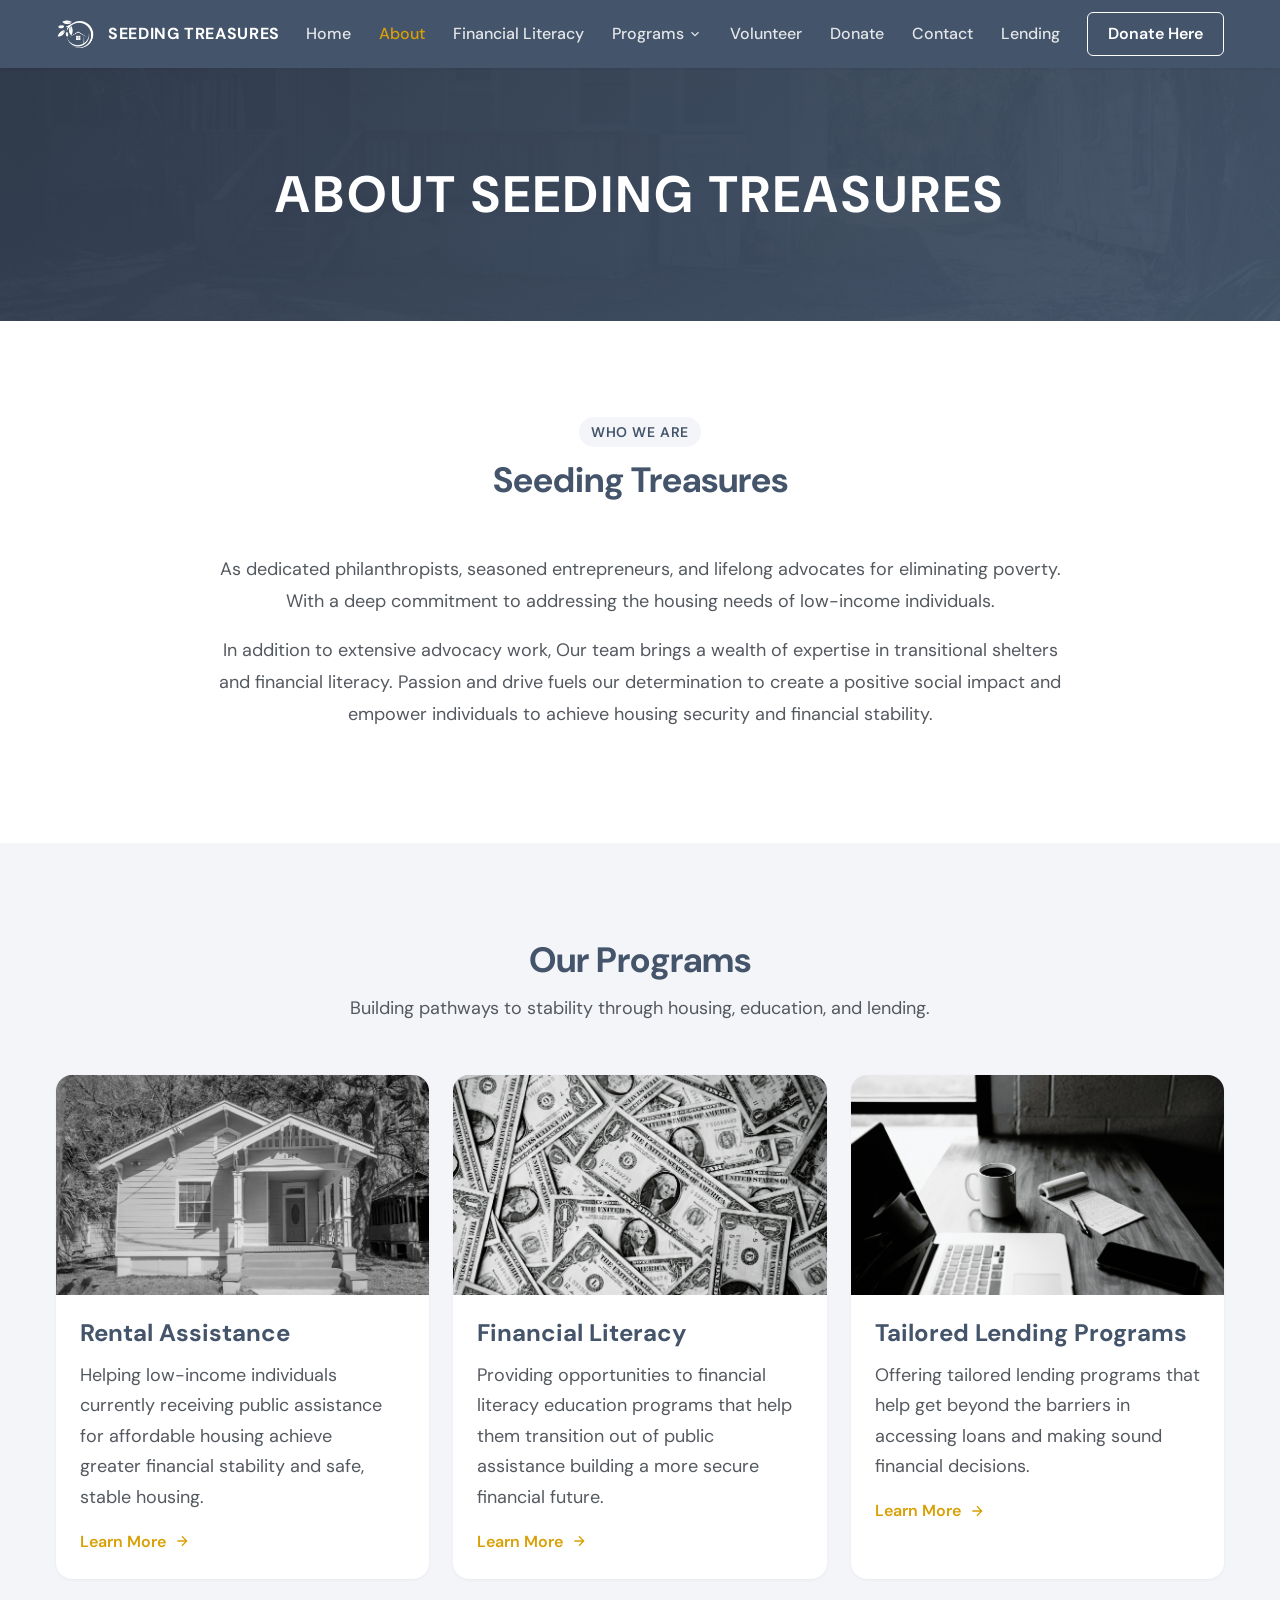
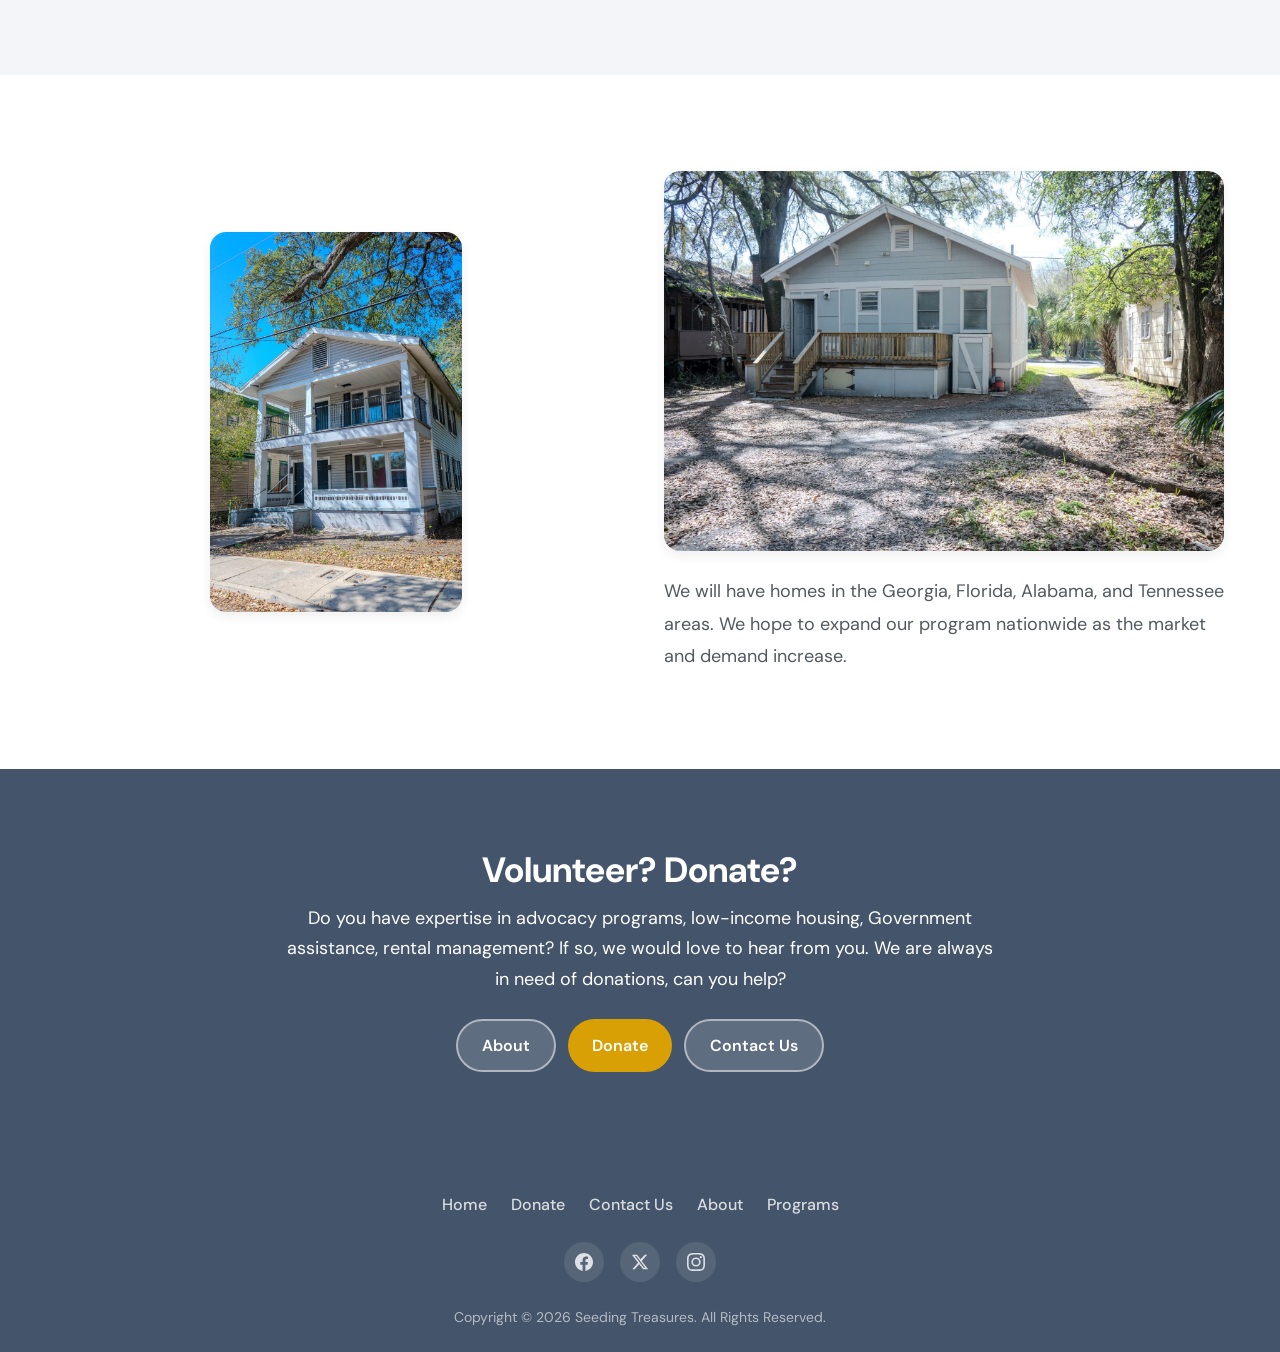
==== commit bf123cc5: "SEO optimization: add sitemap.xml, robots.txt, canonical tags, Twitter cards, schema markup, optimiz" ====
--- a/about.html
+++ b/about.html
@@ -5,6 +5,17 @@
   <meta name="viewport" content="width=device-width, initial-scale=1.0">
   <title>About | Seeding Treasures</title>
   <meta name="description" content="Learn about Seeding Treasures — dedicated philanthropists, seasoned entrepreneurs, and lifelong advocates for eliminating poverty through affordable housing.">
+  <meta property="og:title" content="About | Seeding Treasures">
+  <meta property="og:description" content="Learn about Seeding Treasures — dedicated philanthropists, seasoned entrepreneurs, and lifelong advocates for eliminating poverty through affordable housing.">
+  <meta property="og:type" content="website">
+  <meta property="og:url" content="https://seedingtreasures.org/about.html">
+  <meta property="og:site_name" content="Seeding Treasures">
+  <meta property="og:image" content="https://seedingtreasures.org/images/logo-color.png">
+  <meta name="twitter:card" content="summary_large_image">
+  <meta name="twitter:title" content="About | Seeding Treasures">
+  <meta name="twitter:description" content="Learn about Seeding Treasures — dedicated philanthropists, seasoned entrepreneurs, and lifelong advocates for eliminating poverty through affordable housing.">
+  <meta name="twitter:image" content="https://seedingtreasures.org/images/logo-color.png">
+  <link rel="canonical" href="https://seedingtreasures.org/about.html">
   <link rel="icon" type="image/png" href="images/logo-icon.png">
   <link rel="preconnect" href="https://fonts.googleapis.com">
   <link rel="preconnect" href="https://fonts.gstatic.com" crossorigin>
--- a/base.css
+++ b/base.css
@@ -31,7 +31,7 @@
 p, li, figcaption { text-wrap: pretty; max-width: 72ch; }
 
 ::selection {
-  background: rgba(61, 107, 79, 0.2);
+  background: rgba(68, 84, 106, 0.2);
   color: var(--color-text);
 }
 
@@ -88,28 +88,28 @@
   --space-24: 6rem;
   --space-32: 8rem;
 
-  /* Colors — Warm Nonprofit palette */
-  --color-primary:       #3D6B4F;
-  --color-primary-dark:  #2D5240;
-  --color-primary-light: #5A8A6D;
-  --color-accent:        #C49A6C;
-  --color-accent-dark:   #A67D52;
-  --color-accent-light:  #D4B48E;
+  /* Colors — Original Seeding Treasures palette */
+  --color-primary:       #44546A;
+  --color-primary-dark:  #2D3747;
+  --color-primary-light: #475A7C;
+  --color-accent:        #D9A006;
+  --color-accent-dark:   #B8870A;
+  --color-accent-light:  #E8BD44;
   
-  --color-bg:            #FAF8F5;
+  --color-bg:            #FFFFFF;
   --color-surface:       #FFFFFF;
-  --color-surface-warm:  #F5F0EB;
-  --color-surface-green: #EEF4F0;
+  --color-surface-warm:  #f4f5f9;
+  --color-surface-green: #f4f5f9;
   
-  --color-text:          #2D2B28;
-  --color-text-muted:    #6B6862;
-  --color-text-light:    #9A9690;
+  --color-text:          #2D3747;
+  --color-text-muted:    #54595F;
+  --color-text-light:    #7A7A7A;
   --color-text-inverse:  #FFFFFF;
   
-  --color-border:        #E2DDD7;
-  --color-divider:       #EBE7E2;
+  --color-border:        #dde0e6;
+  --color-divider:       #e8eaef;
   
-  --color-hero-overlay:  rgba(45, 43, 40, 0.7);
+  --color-hero-overlay:  rgba(45, 55, 71, 0.5);
 
   /* Radius */
   --radius-sm:   0.375rem;
--- a/style.css
+++ b/style.css
@@ -81,10 +81,14 @@
   white-space: nowrap;
 }
 
-.nav__link:hover,
-.nav__link--active {
+.nav__link:hover {
   color: #FFFFFF;
   background: rgba(255, 255, 255, 0.12);
+}
+
+.nav__link--active {
+  color: var(--color-accent);
+  background: none;
 }
 
 /* Dropdown */
@@ -158,17 +162,18 @@
 /* Donate CTA button in header */
 .btn-donate-header {
   display: none;
-  background: var(--color-accent);
+  background: transparent;
   color: #FFFFFF;
   font-weight: 600;
   font-size: var(--text-sm);
   padding: var(--space-2) var(--space-5);
-  border-radius: var(--radius-full);
+  border-radius: var(--radius-sm);
+  border: 1px solid #FFFFFF;
   white-space: nowrap;
 }
 
 .btn-donate-header:hover {
-  background: var(--color-accent-dark);
+  background: rgba(255, 255, 255, 0.15);
   transform: translateY(-1px);
 }
 
@@ -317,9 +322,9 @@
   inset: 0;
   background: linear-gradient(
     135deg,
-    rgba(45, 82, 64, 0.85) 0%,
-    rgba(61, 107, 79, 0.7) 50%,
-    rgba(45, 43, 40, 0.75) 100%
+    rgba(45, 55, 71, 0.75) 0%,
+    rgba(68, 84, 106, 0.6) 50%,
+    rgba(45, 55, 71, 0.7) 100%
   );
 }
 
@@ -374,8 +379,8 @@
   inset: 0;
   background: linear-gradient(
     135deg,
-    rgba(45, 82, 64, 0.95) 0%,
-    rgba(61, 107, 79, 0.85) 100%
+    rgba(45, 55, 71, 0.85) 0%,
+    rgba(68, 84, 106, 0.75) 100%
   );
   z-index: 1;
 }
@@ -796,7 +801,7 @@
 .form__select:focus {
   outline: none;
   border-color: var(--color-primary);
-  box-shadow: 0 0 0 3px rgba(61, 107, 79, 0.15);
+  box-shadow: 0 0 0 3px rgba(68, 84, 106, 0.15);
 }
 
 .form__textarea {
@@ -970,7 +975,7 @@
 
 /* ===== FOOTER ===== */
 .footer {
-  background: var(--color-primary-dark);
+  background: var(--color-primary);
   color: var(--color-text-inverse);
   padding: var(--space-10) var(--space-4) var(--space-6);
 }
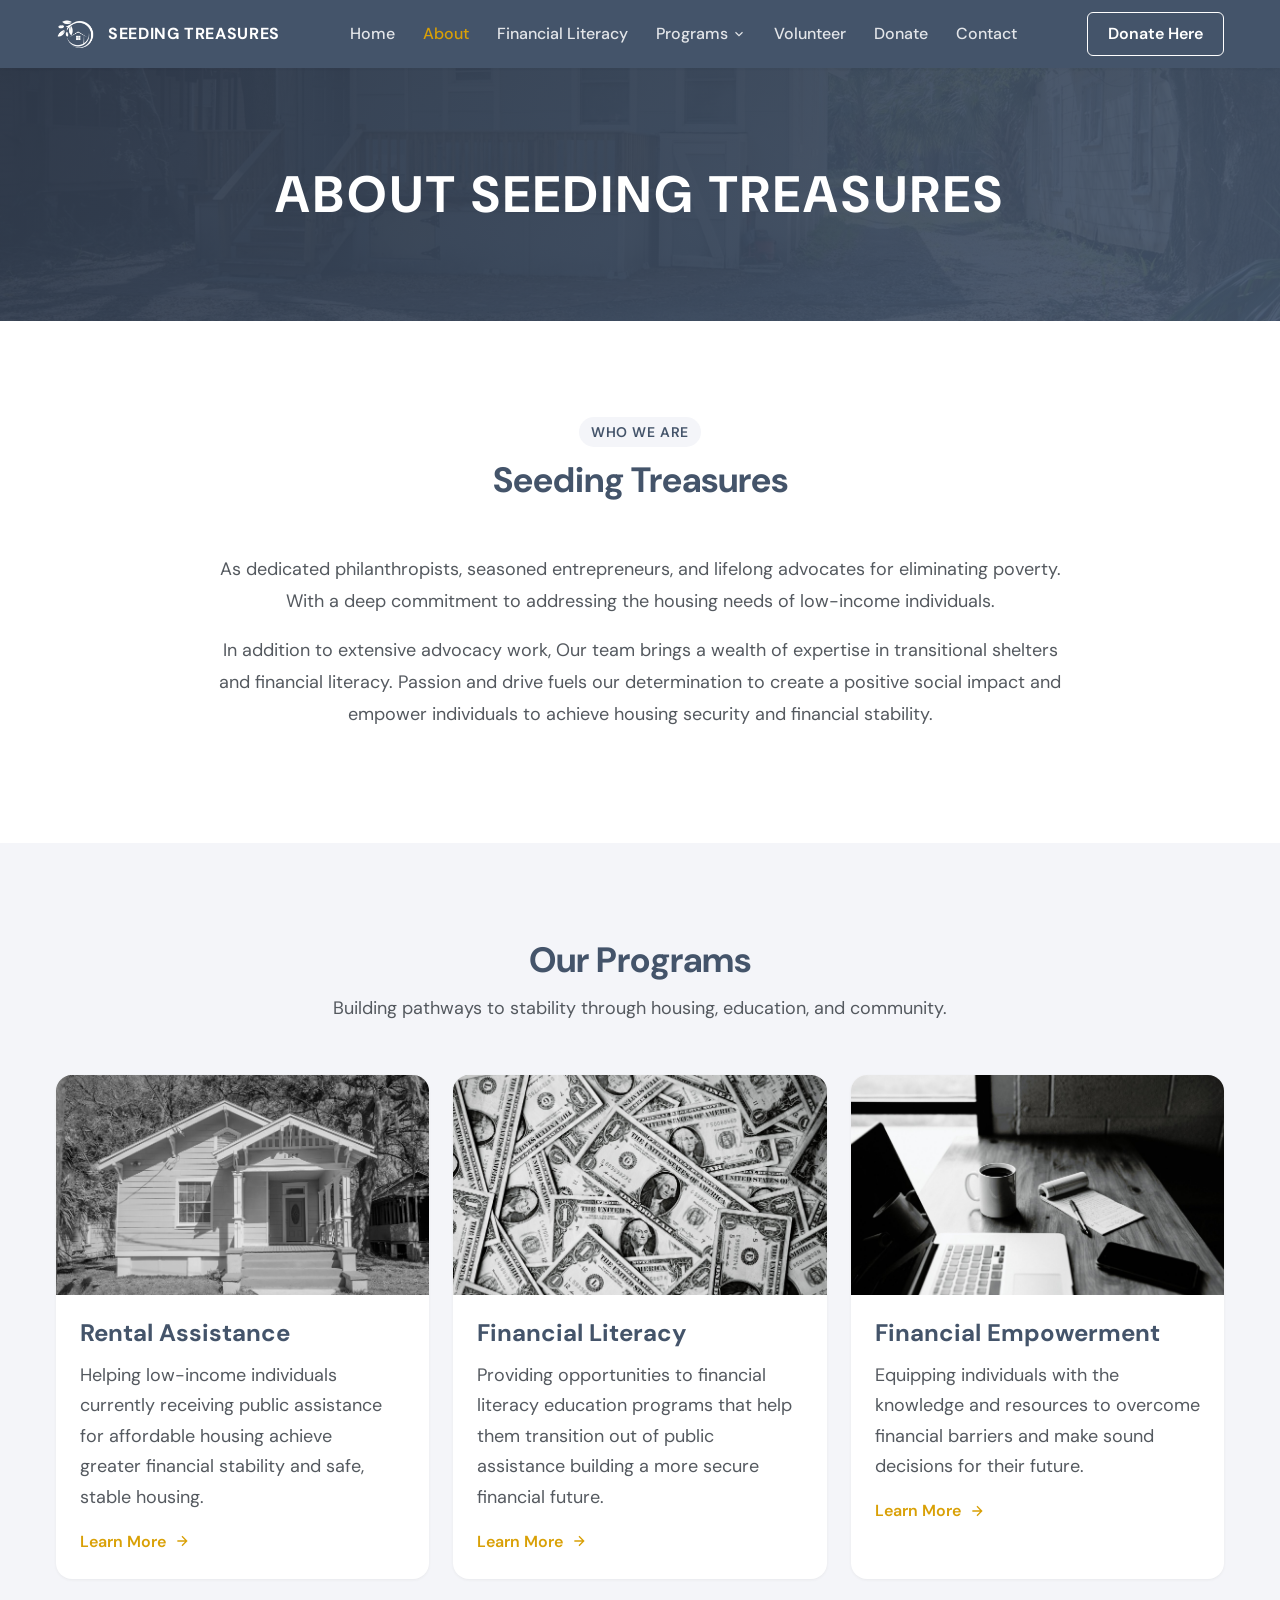
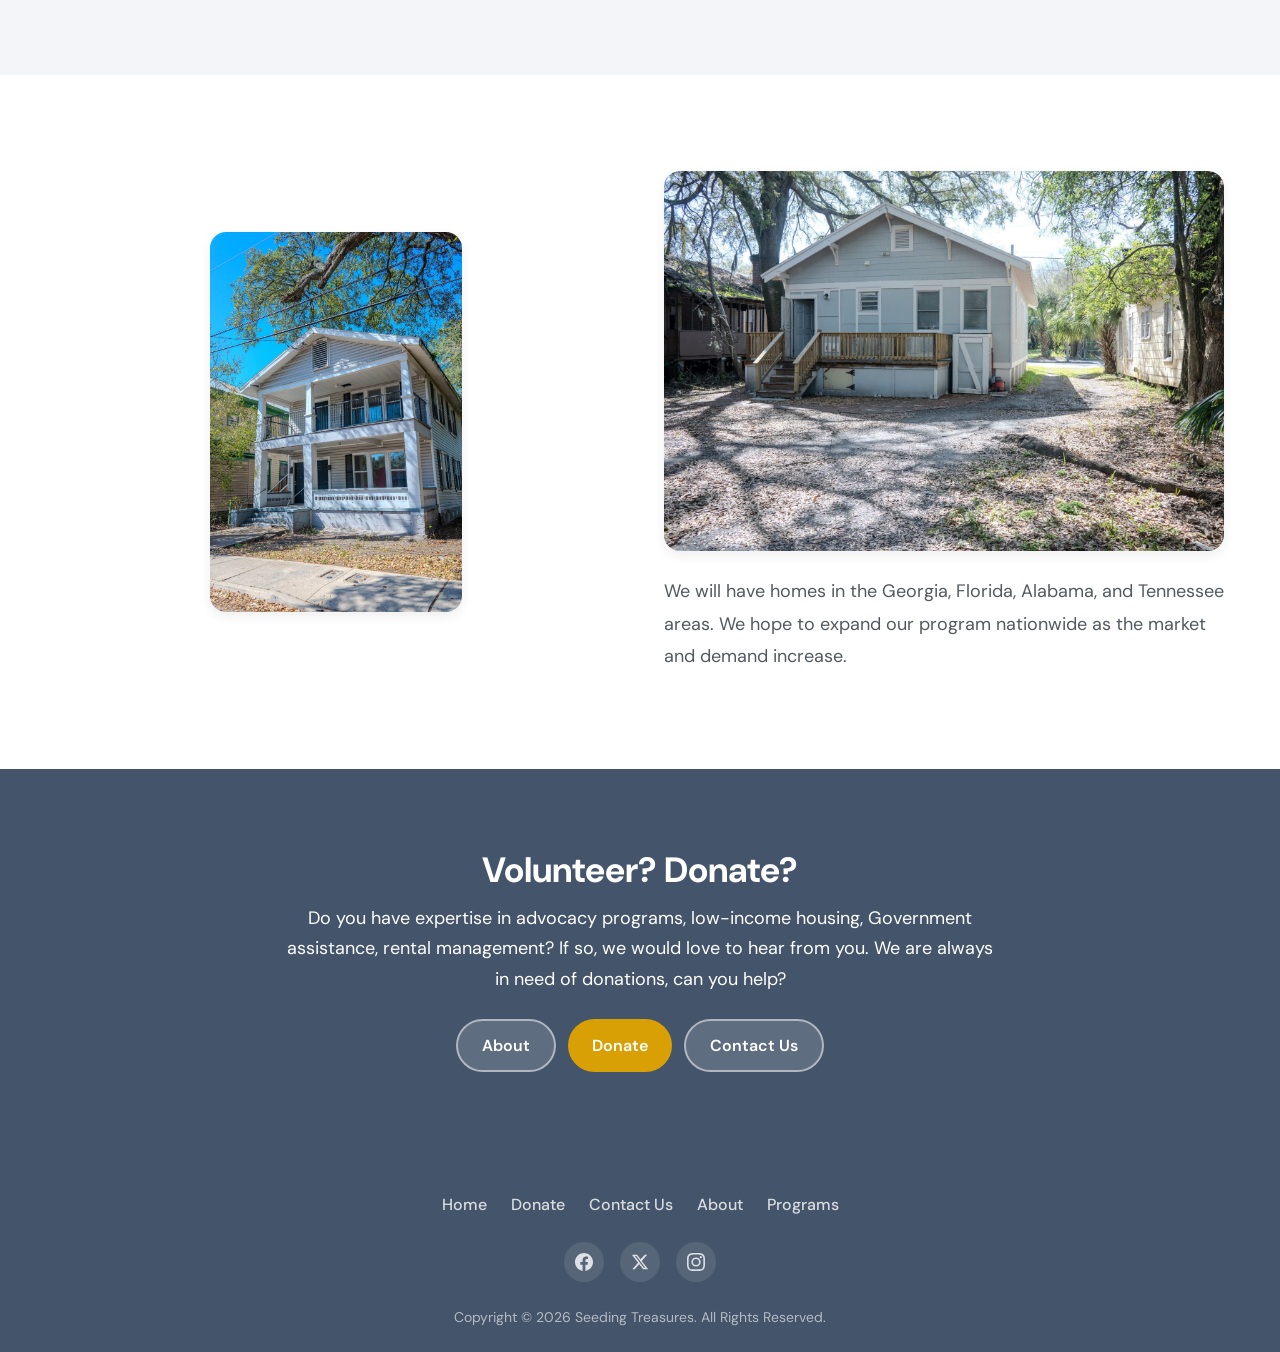
==== commit 6c194dfb: "Remove all lending references, refocus on financial literacy, affordable housing & rental assistance" ====
--- a/about.html
+++ b/about.html
@@ -51,7 +51,6 @@
         <a href="volunteer.html" class="nav__link">Volunteer</a>
         <a href="donate.html" class="nav__link">Donate</a>
         <a href="contact.html" class="nav__link">Contact</a>
-        <a href="https://seeding-treasures-lending-stadmin1.replit.app/" class="nav__link" target="_blank" rel="noopener">Lending</a>
       </nav>
       <a href="donate.html" class="btn-donate-header">Donate Here</a>
       <button class="mobile-toggle" aria-label="Open menu">
@@ -85,7 +84,6 @@
       <a href="volunteer.html" class="mobile-menu__link">Volunteer</a>
       <a href="donate.html" class="mobile-menu__link">Donate</a>
       <a href="contact.html" class="mobile-menu__link">Contact</a>
-      <a href="https://seeding-treasures-lending-stadmin1.replit.app/" class="mobile-menu__link" target="_blank" rel="noopener">Lending</a>
       <a href="donate.html" class="mobile-menu__donate">Donate Here</a>
     </nav>
   </div>
@@ -115,7 +113,7 @@
     <div class="container">
       <div class="section__header fade-up">
         <h2 class="section__title">Our Programs</h2>
-        <p class="section__subtitle">Building pathways to stability through housing, education, and lending.</p>
+        <p class="section__subtitle">Building pathways to stability through housing, education, and community.</p>
       </div>
       <div class="cards-grid fade-up">
         <article class="card">
@@ -143,8 +141,8 @@
         <article class="card">
           <img src="images/andrew-neel.jpg" alt="Professional workspace" class="card__image">
           <div class="card__body">
-            <h3 class="card__title">Tailored Lending Programs</h3>
-            <p class="card__text">Offering tailored lending programs that help get beyond the barriers in accessing loans and making sound financial decisions.</p>
+            <h3 class="card__title">Financial Empowerment</h3>
+            <p class="card__text">Equipping individuals with the knowledge and resources to overcome financial barriers and make sound decisions for their future.</p>
             <a href="ownership.html" class="card__link">
               Learn More
               <svg viewBox="0 0 24 24" fill="none" stroke="currentColor" stroke-width="2"><path d="M5 12h14M12 5l7 7-7 7"/></svg>
--- a/style.css
+++ b/style.css
@@ -391,7 +391,7 @@
   width: 100%;
   height: 100%;
   object-fit: cover;
-  opacity: 0.15;
+  opacity: 0.3;
 }
 
 .page-hero__title {
